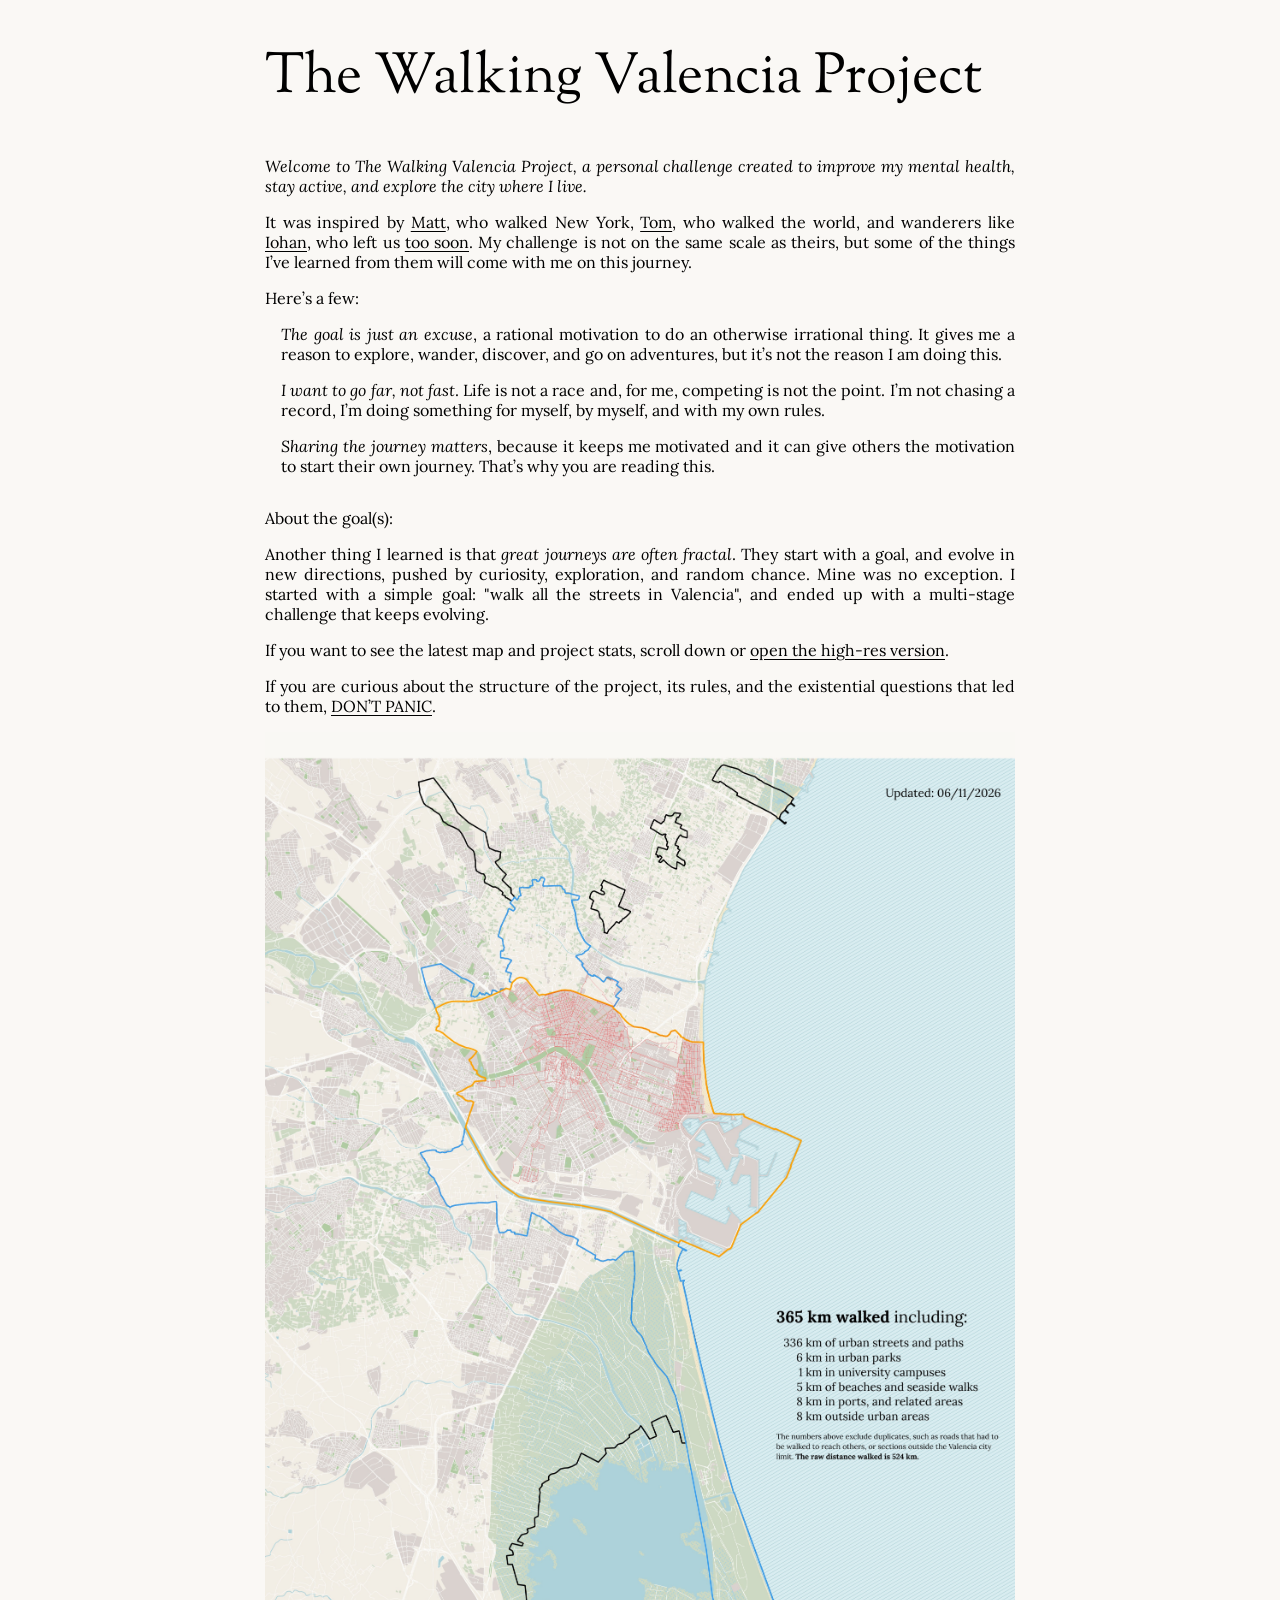
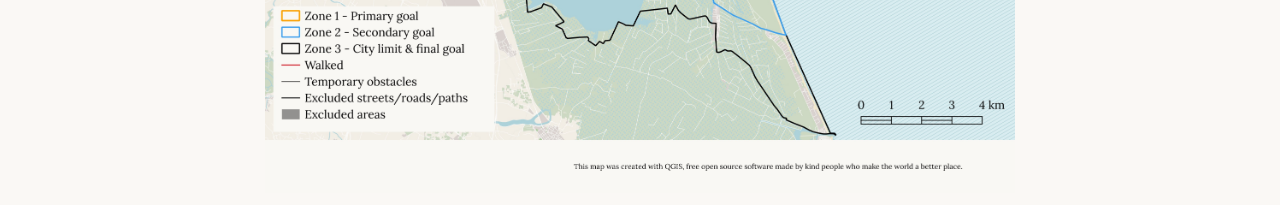
==== index.html @ 39d43a3b "Moving the project to GitHub" ====
<!DOCTYPE html>

<html lang="en">
	<head>
		<meta charset="utf-8">
		<title>The Walking Valencia Project</title>
		<meta name="viewport" content="width=device-width, initial-scale=1">
		<link rel="stylesheet" href="style.css">
	</head>
	
	<body>
		<main>
			<h1 class="home-title">The Walking Valencia Project</h1>
			<p><em>Welcome to The Walking Valencia Project, a personal challenge created to improve my mental health, stay active, and explore the city where I live.</em></p>
			<p >It was inspired by <a href="https://imjustwalkin.com/" target="_blank" rel="noopener"> Matt</a>, who walked New York, <a href="https://www.instagram.com/theworldwalk" target="_blank" rel="noopener">Tom</a>, who walked the world, and wanderers like <a href="https://www.bikewanderer.com/"target="_blank" rel="noopener">Iohan</a>, who left us <a href="https://www.cyclingabout.com/tribute-to-iohan-gueorguiev-bike-wanderer/"target="_blank" rel="noopener">too soon</a>. My challenge is not on the same scale as theirs, but some of the things I’ve learned from them will come with me on this journey. </p>
			<p>Here’s a few:</p>
			<p class="indent-block"><em>The goal is just an excuse</em>, a rational motivation to do an otherwise irrational thing. It gives me a reason to explore, wander, discover, and go on adventures, but it’s not the reason I am doing this.</p>
			<p class="indent-block"><em>I want to go far, not fast</em>. Life is not a race and, for me, competing is not the point. I’m not chasing a record, I’m doing something for myself, by myself, and with my own rules.</p>
			<p class="indent-block"><em>Sharing the journey matters</em>, because it keeps me motivated and it can give others the motivation to start their own journey. That’s why you are reading this.</p>
			<p class="space-above">About the goal(s):</p>
			<p>Another thing I learned is that <em> great journeys are often fractal</em>. They start with a goal, and evolve in new directions, pushed by curiosity, exploration, and random chance. Mine was no exception. I started with a simple goal: "walk all the streets in Valencia", and ended up with a multi-stage challenge that keeps evolving.</p>
			<p>If you want to see the latest map and project stats, scroll down or <a href="maps/latest_high.jpeg"target="_blank" rel="noopener">open the high-res version</a>.</p> 
			<p>If you are curious about the structure of the project, its rules, and the existential questions that led to them, <a href="42.html"> DON’T PANIC</a>.</p>
			<img src="maps/latest_low.jpeg" alt="map of the streets walked as part of the walking valencia project">
		</main>	
	</body>

</html>
---- style.css ----
/* Fonts */
@font-face{
	font-family: "Sorts Mill Goudy";
	src: url("fonts/SortsMillGoudy-Regular.ttf") format("truetype");
	font-weight: 400;
	font-style: normal;
	}
	
@font-face{
	font-family: "Sorts Mill Goudy";
	src: url("fonts/SortsMillGoudy-Italic.ttf") format("truetype");
	font-weight: 400;
	font-style: italic;
	}
	
@font-face{
	font-family: "Lora";
	src: url("fonts/Lora-VariableFont_wght.ttf") format("truetype");
	font-weight: 400 700;
	font-style: normal;
	}
	
@font-face{
	font-family: "Lora";
	src: url("fonts/Lora-Italic-VariableFont_wght.ttf") format("truetype");
	font-weight: 400 700;
	font-style: italic;
	}
	
/* Page */
body{
	font-family: "Lora";
	background-color:#faf8f5;
	}

h1 {
	font-family: "Sorts Mill Goudy";
	font-weight: normal;
	}

h2 {
	font-weight: normal;
	}

h3 {
	font-weight: normal;
	}
	
p {
	text-align: justify;
	hyphens: manual;
	}

.home-title{
	font-size: 3.5rem;
	}
	
img {
	width: 100%;
	height: auto;
	}
	
main{
	max-width: 75ch;
	margin: 0 auto;
	}
	
.space-above{
	margin-top: 2rem;
	}
	
.indent-block {
	margin-left: 1rem;
	}
	
.indent-tree {
	margin-left: 2rem;
	margin-bottom: 0.5rem;
	text-decoration: underline;
	text-decoration-thickness: 0.5px;
	text-underline-offset: 0.2em;
	font-style: italic;
	}

.tree-dash {
	margin-left: 3rem;
	margin-top: 0;
	margin-bottom: 0.5rem;
	}

.tree-dash-2 {
	margin-left: 5rem;
	margin-top: 0;
	margin-bottom: 0.5rem;
	}
	
.indent-list {
	margin-left: 2rem;
	margin-bottom: 0.5rem;
	}
	
.shortcuts-list {
	margin-left: 2rem;
	margin-top: 0.5rem;
	margin-bottom: 0.5rem;
	}

a {
	color: #000000;
	text-underline-offset: 0.2em;
}

a:visited {
	color: #000000;
}

a:hover {
	color: #0000EE;
}
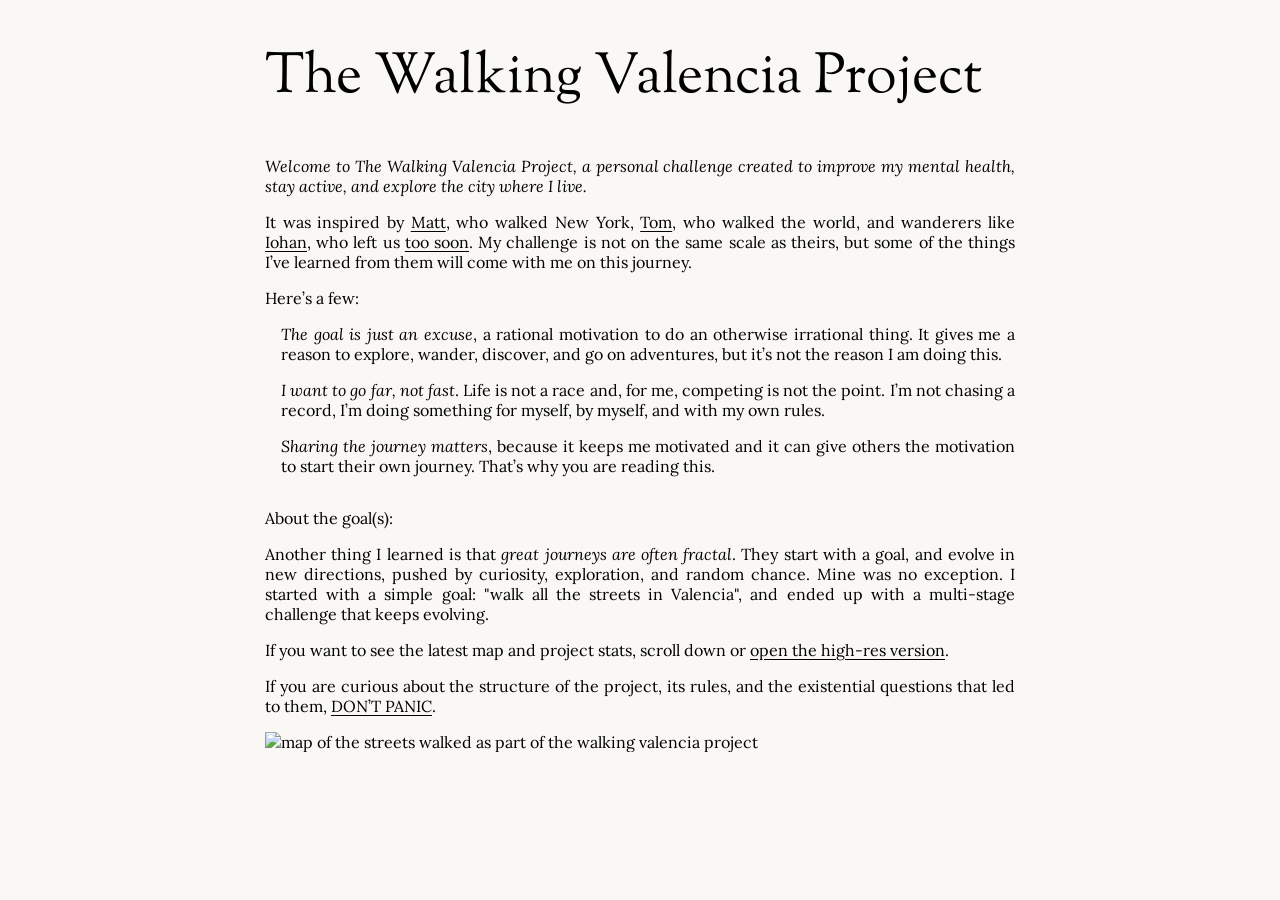
==== commit b3a171aa: "Update index.html" ====
--- a/index.html
+++ b/index.html
@@ -19,10 +19,10 @@
 			<p class="indent-block"><em>Sharing the journey matters</em>, because it keeps me motivated and it can give others the motivation to start their own journey. That’s why you are reading this.</p>
 			<p class="space-above">About the goal(s):</p>
 			<p>Another thing I learned is that <em> great journeys are often fractal</em>. They start with a goal, and evolve in new directions, pushed by curiosity, exploration, and random chance. Mine was no exception. I started with a simple goal: "walk all the streets in Valencia", and ended up with a multi-stage challenge that keeps evolving.</p>
-			<p>If you want to see the latest map and project stats, scroll down or <a href="maps/latest_high.jpeg"target="_blank" rel="noopener">open the high-res version</a>.</p> 
+			<p>If you want to see the latest map and project stats, scroll down or <a href="maps/11-13-26-high.jpeg"target="_blank" rel="noopener">open the high-res version</a>.</p> 
 			<p>If you are curious about the structure of the project, its rules, and the existential questions that led to them, <a href="42.html"> DON’T PANIC</a>.</p>
-			<img src="maps/latest_low.jpeg" alt="map of the streets walked as part of the walking valencia project">
+			<img src="maps/11-13-26-low.jpeg" alt="map of the streets walked as part of the walking valencia project">
 		</main>	
 	</body>
 
-</html>+</html>
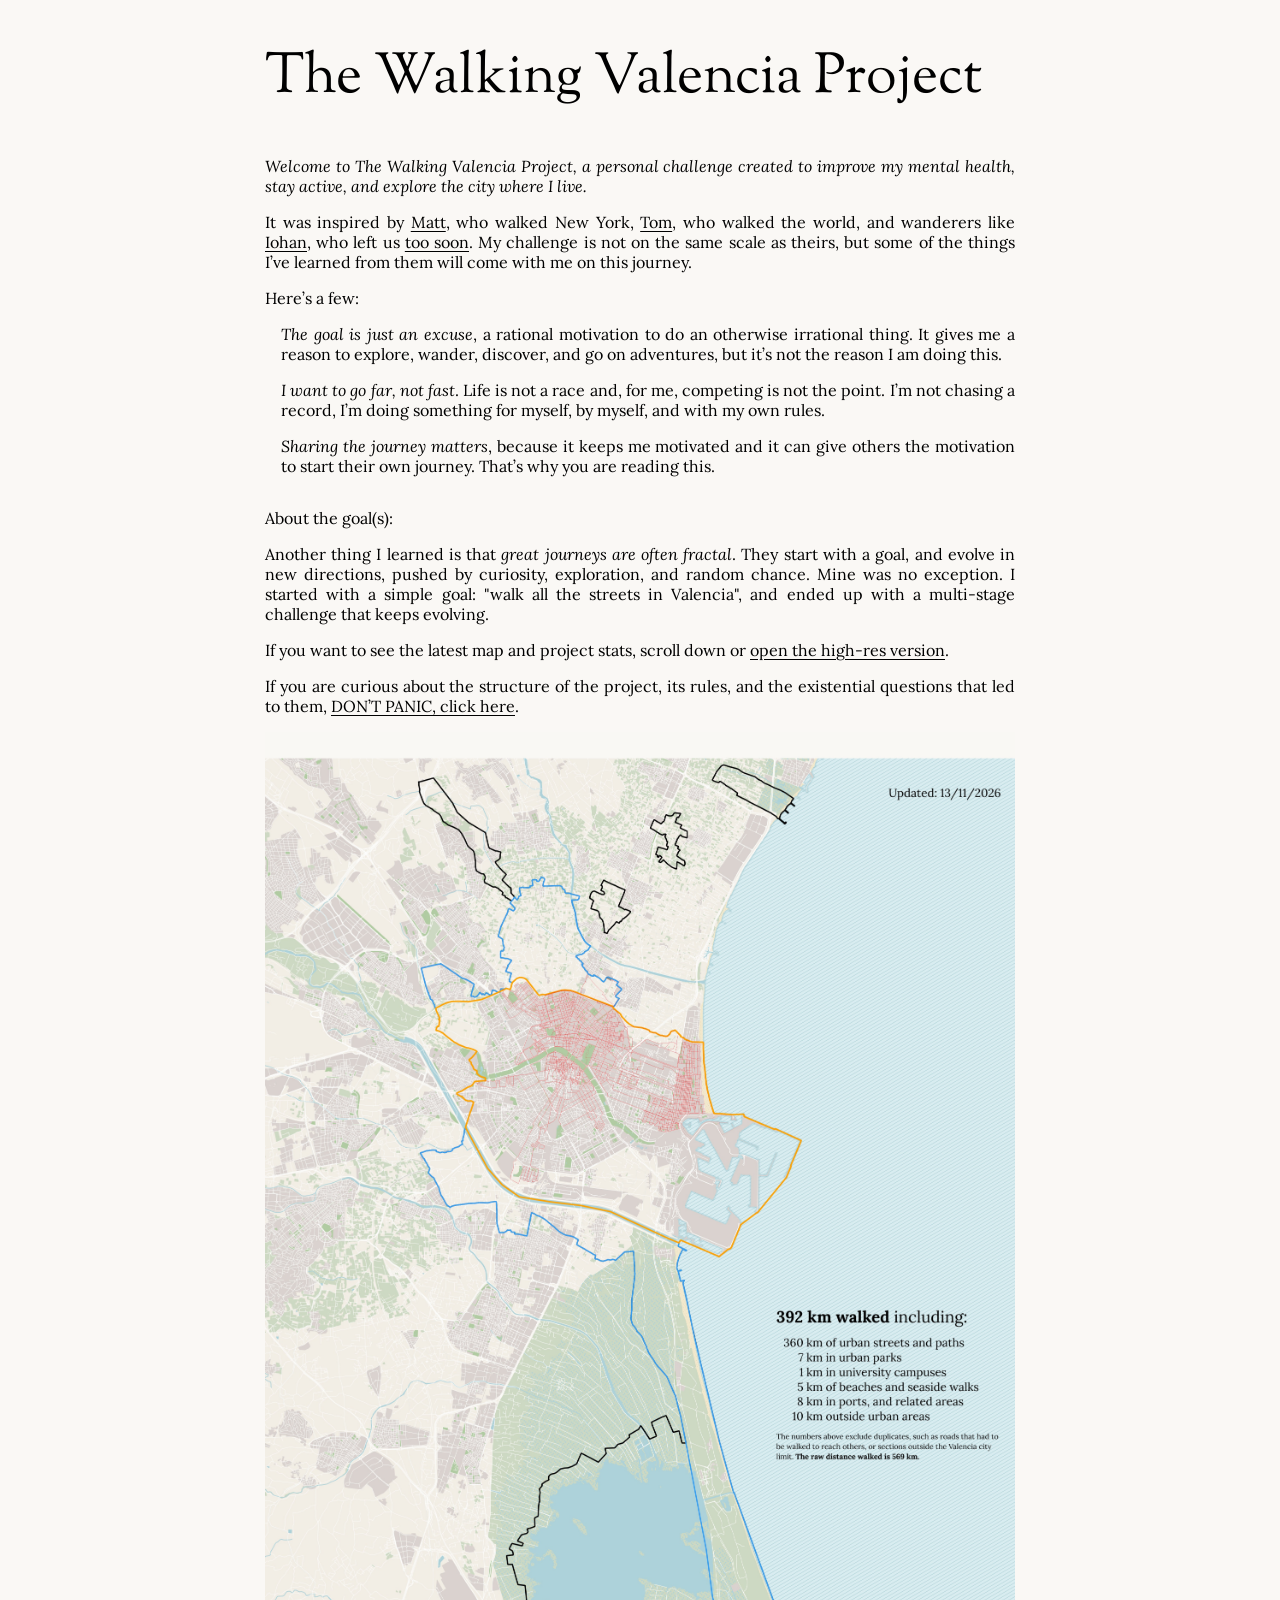
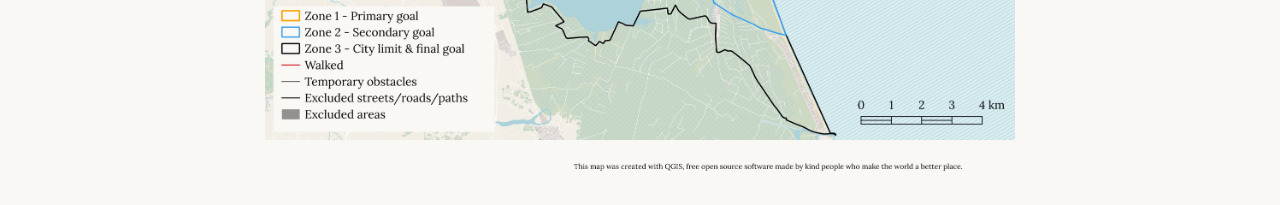
==== commit 395a95ef: "Update index.html" ====
--- a/index.html
+++ b/index.html
@@ -20,9 +20,9 @@
 			<p class="space-above">About the goal(s):</p>
 			<p>Another thing I learned is that <em> great journeys are often fractal</em>. They start with a goal, and evolve in new directions, pushed by curiosity, exploration, and random chance. Mine was no exception. I started with a simple goal: "walk all the streets in Valencia", and ended up with a multi-stage challenge that keeps evolving.</p>
 			<p>If you want to see the latest map and project stats, scroll down or <a href="maps/11-13-26-high.jpeg"target="_blank" rel="noopener">open the high-res version</a>.</p> 
-			<p>If you are curious about the structure of the project, its rules, and the existential questions that led to them, <a href="42.html"> DON’T PANIC</a>.</p>
+			<p>If you are curious about the structure of the project, its rules, and the existential questions that led to them, <a href="42.html"> DON’T PANIC, click here</a>.</p>
 			<img src="maps/11-13-26-low.jpeg" alt="map of the streets walked as part of the walking valencia project">
 		</main>	
 	</body>
 
-</html>
+</html>
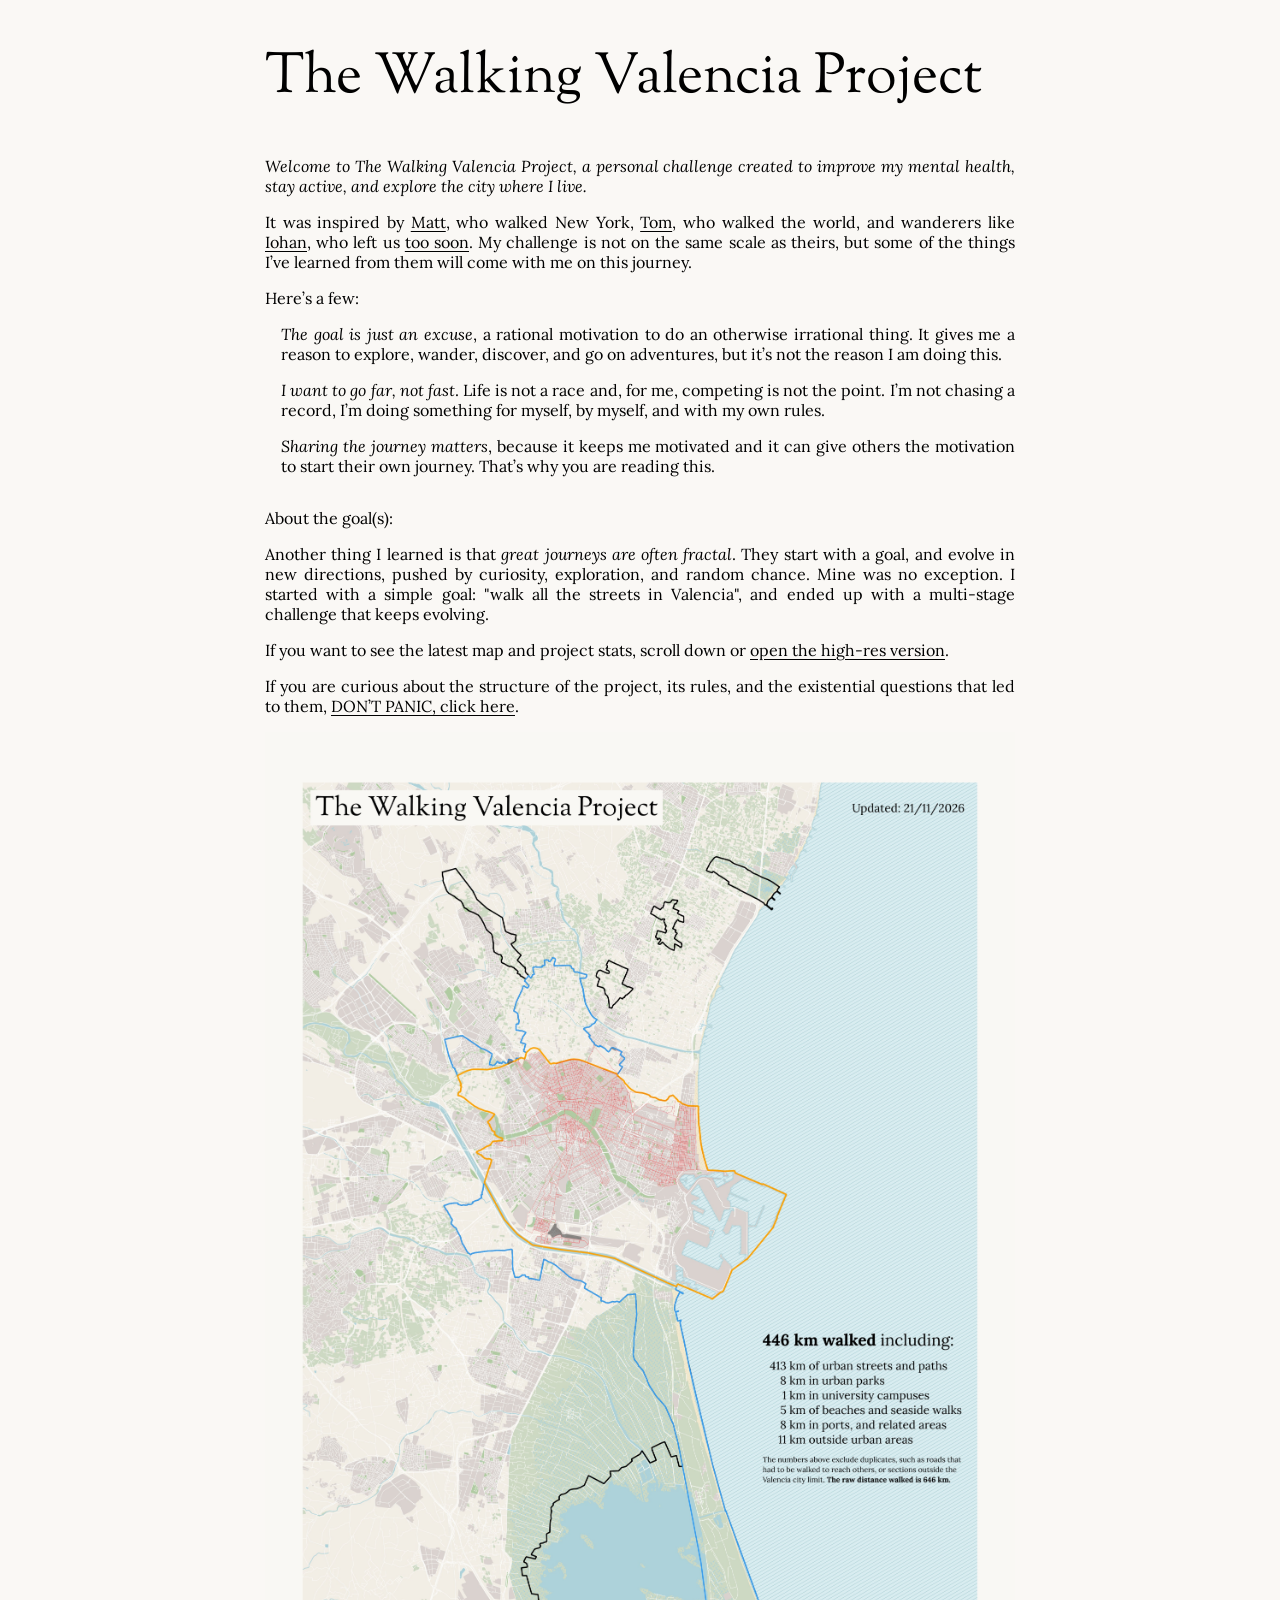
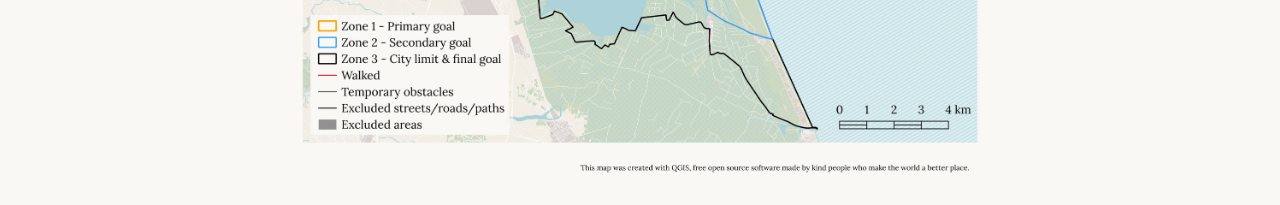
==== commit 5a60561b: "Update index.html" ====
--- a/index.html
+++ b/index.html
@@ -19,10 +19,10 @@
 			<p class="indent-block"><em>Sharing the journey matters</em>, because it keeps me motivated and it can give others the motivation to start their own journey. That’s why you are reading this.</p>
 			<p class="space-above">About the goal(s):</p>
 			<p>Another thing I learned is that <em> great journeys are often fractal</em>. They start with a goal, and evolve in new directions, pushed by curiosity, exploration, and random chance. Mine was no exception. I started with a simple goal: "walk all the streets in Valencia", and ended up with a multi-stage challenge that keeps evolving.</p>
-			<p>If you want to see the latest map and project stats, scroll down or <a href="maps/11-13-26-high.jpeg"target="_blank" rel="noopener">open the high-res version</a>.</p> 
+			<p>If you want to see the latest map and project stats, scroll down or <a href="maps/latest_high.jpeg"target="_blank" rel="noopener">open the high-res version</a>.</p> 
 			<p>If you are curious about the structure of the project, its rules, and the existential questions that led to them, <a href="42.html"> DON’T PANIC, click here</a>.</p>
-			<img src="maps/11-13-26-low.jpeg" alt="map of the streets walked as part of the walking valencia project">
+			<img src="maps/latest_low.jpeg" alt="map of the streets walked as part of the walking valencia project">
 		</main>	
 	</body>
 
-</html>+</html>
